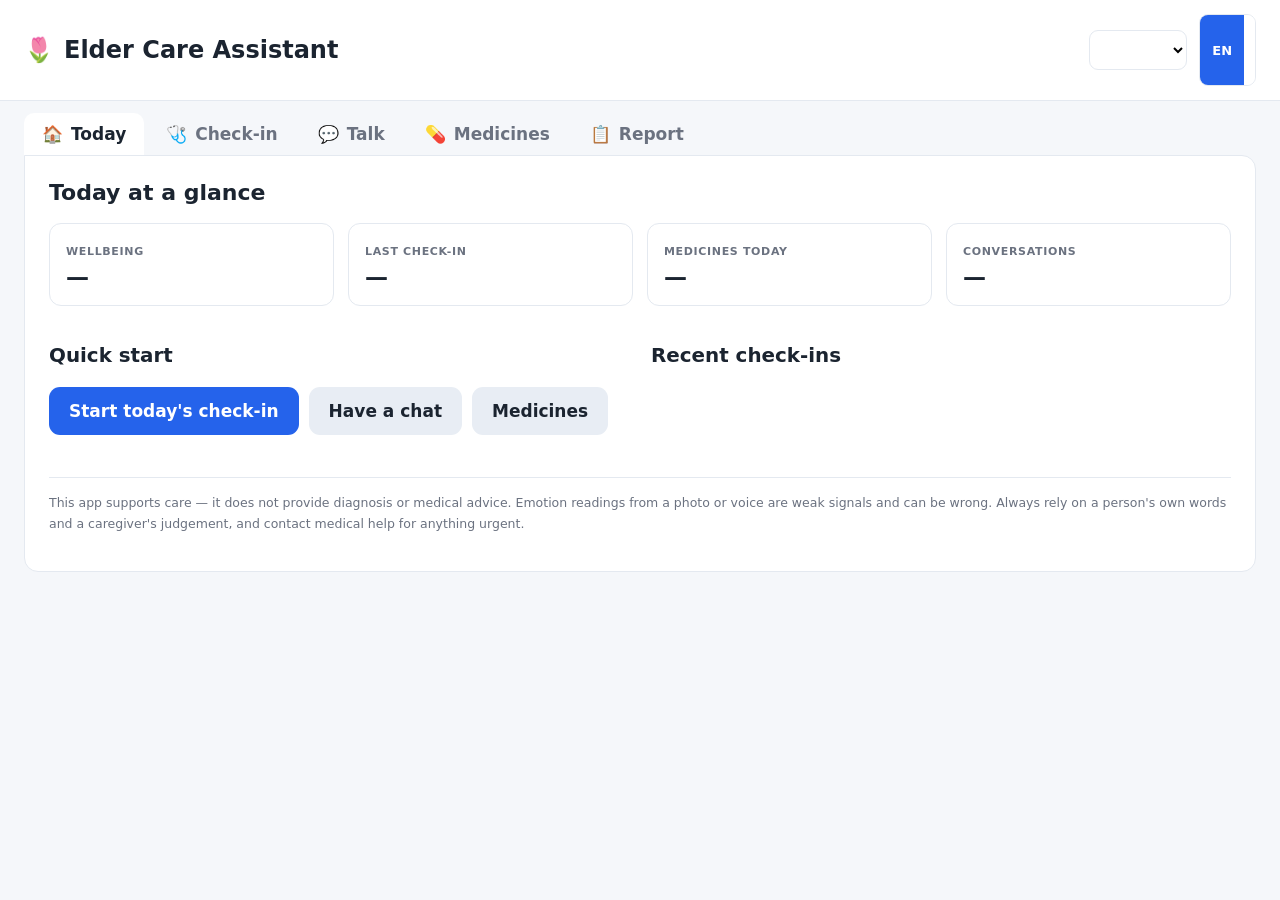
==== eld_care_assist/static/index.html @ 1e275ba2 "Added daily checks, combined everything at a place, natural persona imitated" ====
<!doctype html>
<html lang="en">
<head>
<meta charset="utf-8">
<meta name="viewport" content="width=device-width, initial-scale=1">
<title>Elder Care Assistant</title>
<style>
  :root{--bg:#f5f7fa;--card:#fff;--ink:#1b2430;--muted:#6b7280;--line:#e4e9f0;
        --accent:#2563eb;--accent2:#eff5ff;--good:#16a34a;--warn:#dc2626;--amber:#d97706;}
  *{box-sizing:border-box}
  body{margin:0;background:var(--bg);color:var(--ink);font-size:17px;
       font-family:"Segoe UI","Yu Gothic","Hiragino Kaku Gothic ProN","Meiryo",system-ui,sans-serif}
  header{display:flex;align-items:center;justify-content:space-between;gap:14px;
         padding:14px 24px;background:var(--card);border-bottom:1px solid var(--line);
         position:sticky;top:0;z-index:20;flex-wrap:wrap}
  .brand{display:flex;align-items:center;gap:10px;font-size:20px;font-weight:700}
  .brand span{font-size:24px}
  .hr{display:flex;align-items:center;gap:12px}
  select.person{font:inherit;padding:8px 12px;border:1px solid var(--line);border-radius:9px;background:#fff}
  .langtog{display:flex;border:1px solid var(--line);border-radius:9px;overflow:hidden}
  .langtog button{border:none;background:#fff;font:inherit;font-size:13px;font-weight:700;
                  padding:8px 12px;cursor:pointer;color:var(--muted)}
  .langtog button.on{background:var(--accent);color:#fff}
  nav{display:flex;gap:4px;padding:12px 24px 0;flex-wrap:wrap;background:var(--bg)}
  nav button{border:none;background:transparent;font:inherit;font-weight:700;padding:11px 18px;
             border-radius:10px 10px 0 0;cursor:pointer;color:var(--muted);display:flex;gap:8px;align-items:center}
  nav button.on{background:var(--card);color:var(--ink)}
  main{padding:0 24px 44px}
  .panel{display:none;background:var(--card);border:1px solid var(--line);
         border-radius:0 14px 14px 14px;padding:24px}
  .panel.on{display:block}
  h2{margin:0 0 4px;font-size:22px}
  .sub{color:var(--muted);font-size:14px}
  .row{display:flex;gap:22px;flex-wrap:wrap}
  .col{flex:1;min-width:280px}
  .cards{display:grid;grid-template-columns:repeat(auto-fit,minmax(165px,1fr));gap:14px}
  .c{border:1px solid var(--line);border-radius:12px;padding:15px 16px;background:#fff}
  .c .label{font-size:11px;font-weight:700;color:var(--muted);letter-spacing:.06em}
  .c b{display:block;font-size:23px;margin-top:5px}
  button.btn{font:inherit;font-weight:700;border:none;border-radius:11px;padding:14px 20px;
             cursor:pointer;background:var(--accent);color:#fff}
  button.btn.grey{background:#e8edf4;color:var(--ink)}
  button.btn.green{background:var(--good)}
  button.btn.red{background:var(--warn)}
  button.btn:disabled{background:#ccd4de;cursor:not-allowed}
  button.ghost,a.ghost{font:inherit;padding:10px 15px;border:1px solid var(--line);
        border-radius:10px;background:#fff;color:var(--ink);cursor:pointer;text-decoration:none}
  input[type=text],textarea,select{font:inherit;padding:11px 13px;border:1px solid var(--line);
        border-radius:10px;background:#fff;width:100%}
  textarea{min-height:130px;resize:vertical}
  .banner{border-radius:11px;padding:14px 16px;margin-bottom:16px;font-weight:600}
  .banner.err{background:#fef2f2;color:var(--warn);border:1px solid #fecaca}
  .banner.info{background:var(--accent2);color:#1d4ed8;border:1px solid #bfdbfe}
  .banner.warn{background:#fffbeb;color:#92400e;border:1px solid #fde68a}
  .banner.good{background:#f0fdf4;color:#15803d;border:1px solid #bbf7d0}
  /* check-in */
  .step{border:1px solid var(--line);border-radius:14px;padding:20px;margin-bottom:14px}
  .step h3{margin:0 0 14px;font-size:19px}
  .opts{display:grid;grid-template-columns:repeat(auto-fit,minmax(150px,1fr));gap:10px}
  .opt{border:2px solid var(--line);border-radius:12px;padding:16px 12px;text-align:center;
       cursor:pointer;background:#fff;font:inherit;font-size:16px;transition:.12s}
  .opt:hover{border-color:#c7d6ec}
  .opt.on{border-color:var(--accent);background:var(--accent2);font-weight:700}
  .opt .ic{display:block;font-size:26px;margin-bottom:6px}
  .opt.urgent.on{border-color:var(--warn);background:#fef2f2}
  video,canvas.snap{width:100%;max-width:380px;border-radius:12px;background:#111;display:block}
  .prog{height:9px;background:#e8edf4;border-radius:99px;overflow:hidden;margin:14px 0}
  .prog i{display:block;height:100%;background:var(--accent);width:0;transition:width .25s}
  .score{font-size:52px;font-weight:800;line-height:1}
  /* chat */
  .chat{border:1px solid var(--line);border-radius:12px;padding:16px;height:340px;
        overflow-y:auto;display:flex;flex-direction:column;gap:10px;background:#fcfdff}
  .msg{max-width:78%;padding:11px 14px;border-radius:13px;font-size:16px;line-height:1.5}
  .msg.user{align-self:flex-end;background:var(--accent);color:#fff}
  .msg.bot{align-self:flex-start;background:#eef2f7}
  .msg .tone{display:block;font-size:11px;opacity:.75;margin-top:5px}
  .composer{display:flex;gap:9px;margin-top:12px}
  .dose{display:flex;align-items:center;gap:14px;border:1px solid var(--line);
        border-radius:12px;padding:14px 16px;margin-bottom:10px}
  .dose .time{font-size:22px;font-weight:700;width:82px}
  .dose.taken{background:#f0fdf4;border-color:#bbf7d0}
  .pill{display:inline-block;font-size:11px;font-weight:700;padding:3px 9px;
        border-radius:99px;background:#eef2f6;color:var(--muted);margin-left:7px}
  .pill.taken{background:#dcfce7;color:#15803d}
  pre.report{white-space:pre-wrap;font:inherit;background:#fcfdff;border:1px solid var(--line);
             border-radius:12px;padding:18px;line-height:1.65}
  .disc{font-size:12.5px;color:var(--muted);line-height:1.7;margin-top:20px;
        border-top:1px solid var(--line);padding-top:14px}
  .spinner{display:inline-block;width:15px;height:15px;border:2px solid #c9d6ea;
           border-top-color:var(--accent);border-radius:50%;animation:sp .7s linear infinite;
           vertical-align:-2px;margin-right:7px}
  @keyframes sp{to{transform:rotate(360deg)}}
  .hide{display:none !important}
</style>
</head>
<body>

<header>
  <div class="brand"><span>🌷</span><span id="brandName">Elder Care Assistant</span></div>
  <div class="hr">
    <select class="person" id="who"></select>
    <div class="langtog">
      <button id="langEn" class="on" onclick="setLang('en')">EN</button>
      <button id="langJa" onclick="setLang('ja')">日本語</button>
    </div>
  </div>
</header>

<nav>
  <button class="on" data-tab="home"><span>🏠</span><span data-i="tabHome">Today</span></button>
  <button data-tab="checkin"><span>🩺</span><span data-i="tabCheckin">Check-in</span></button>
  <button data-tab="talk"><span>💬</span><span data-i="tabTalk">Talk</span></button>
  <button data-tab="meds"><span>💊</span><span data-i="tabMeds">Medicines</span></button>
  <button data-tab="report"><span>📋</span><span data-i="tabReport">Report</span></button>
</nav>

<main>
  <!-- ================= TODAY ================= -->
  <section class="panel on" id="home">
    <div id="homeAlerts"></div>
    <h2 data-i="todayTitle">Today at a glance</h2>
    <p class="sub" id="homeGreeting"></p>
    <div class="cards" style="margin:18px 0">
      <div class="c"><span class="label" data-i="cWellbeing">WELLBEING</span><b id="hWell">—</b></div>
      <div class="c"><span class="label" data-i="cLastCheck">LAST CHECK-IN</span><b id="hLast">—</b></div>
      <div class="c"><span class="label" data-i="cMeds">MEDICINES TODAY</span><b id="hMeds">—</b></div>
      <div class="c"><span class="label" data-i="cTalks">CONVERSATIONS</span><b id="hTalks">—</b></div>
    </div>
    <div class="row">
      <div class="col">
        <h3 data-i="quickStart">Quick start</h3>
        <div style="display:flex;gap:10px;flex-wrap:wrap">
          <button class="btn" onclick="go('checkin')" data-i="btnStartCheckin">Start today's check-in</button>
          <button class="btn grey" onclick="go('talk')" data-i="btnTalk">Have a chat</button>
          <button class="btn grey" onclick="go('meds')" data-i="btnMeds">Medicines</button>
        </div>
        <div id="homeTrend" style="margin-top:22px"></div>
      </div>
      <div class="col">
        <h3 data-i="recentTitle">Recent check-ins</h3>
        <div id="homeRecent"></div>
      </div>
    </div>
    <p class="disc" data-i="disclaimer">This app supports care — it does not provide diagnosis or medical advice. Emotion readings from a photo or voice are weak signals and can be wrong. Always rely on a person's own words and a caregiver's judgement, and contact medical help for anything urgent.</p>
  </section>

  <!-- ================= CHECK-IN ================= -->
  <section class="panel" id="checkin">
    <h2 data-i="checkinTitle">Daily condition check-in</h2>
    <p class="sub" data-i="checkinSub">A few simple questions, then an optional photo and voice note.</p>

    <div class="step" id="voiceCheckStep" style="background:#fbfdff">
      <div style="display:flex;gap:14px;align-items:center;flex-wrap:wrap">
        <button class="btn" id="vcBtn" onclick="toggleVoiceCheckin()" style="font-size:18px;padding:16px 22px">
          <span data-i="btnVoiceCheckin">🎙 Answer by talking</span>
        </button>
        <div style="flex:1;min-width:200px">
          <div class="sub" id="vcStatus" data-i="vcIdle">The app will read each question aloud and listen for your answer.</div>
          <div class="prog" style="margin:9px 0 0"><i id="vcLevel" style="background:var(--good)"></i></div>
        </div>
      </div>
      <div id="vcHeard" style="margin-top:12px;max-height:230px;overflow-y:auto;display:flex;flex-direction:column"></div>
    </div>

    <div class="prog"><i id="ciProg"></i></div>
    <div id="ciQuestions"></div>

    <div class="step">
      <h3><span data-i="stepPhoto">Photo (optional)</span></h3>
      <p class="sub" data-i="photoHelp">A quick photo lets the app note the facial expression. The photo is never saved.</p>
      <div class="row" style="margin-top:12px">
        <div class="col">
          <video id="ciVideo" autoplay playsinline muted class="hide"></video>
          <canvas id="ciCanvas" class="snap hide"></canvas>
          <div style="display:flex;gap:9px;margin-top:11px;flex-wrap:wrap">
            <button class="btn grey" id="ciCamBtn" onclick="openCam()" data-i="btnOpenCam">Open camera</button>
            <button class="btn hide" id="ciSnapBtn" onclick="snap()" data-i="btnSnap">Take photo</button>
            <button class="btn grey hide" id="ciRetake" onclick="openCam()" data-i="btnRetake">Retake</button>
          </div>
        </div>
        <div class="col"><div id="ciFaceOut" class="sub"></div></div>
      </div>
    </div>

    <div class="step">
      <h3><span data-i="stepVoice">Voice note (optional)</span></h3>
      <p class="sub" data-i="voiceHelp">Say how you are feeling in your own words.</p>
      <div style="display:flex;gap:9px;margin-top:11px;flex-wrap:wrap">
        <button class="btn grey" id="ciRecBtn" onclick="toggleCiRec()" data-i="btnRecord">● Record</button>
        <span class="sub" id="ciRecStatus"></span>
      </div>
      <div id="ciVoiceOut" class="sub" style="margin-top:11px"></div>
    </div>

    <div id="ciError"></div>
    <button class="btn green" id="ciSubmit" onclick="submitCheckin()" style="width:100%;font-size:19px;padding:18px" data-i="btnFinish">Finish check-in</button>
    <div id="ciResult" style="margin-top:20px"></div>
  </section>

  <!-- ================= TALK ================= -->
  <section class="panel" id="talk">
    <h2 data-i="talkTitle">Conversation</h2>
    <p class="sub" data-i="talkSub">Type or speak. Spoken turns are saved so their tone can be analysed later.</p>
    <div id="talkError"></div>

    <div class="step" style="background:#fbfdff;margin-bottom:14px">
      <div style="display:flex;gap:14px;align-items:center;flex-wrap:wrap">
        <button class="btn" id="hfBtn" onclick="toggleHandsFree()" style="font-size:18px;padding:16px 22px">
          <span data-i="btnHandsFree">🎙 Hands-free conversation</span>
        </button>
        <div style="flex:1;min-width:200px">
          <div class="sub" id="hfStatus" data-i="hfIdle">Talk normally — no buttons. It listens, replies, and listens again.</div>
          <div class="prog" style="margin:9px 0 0"><i id="hfLevel" style="background:var(--good)"></i></div>
        </div>
      </div>
    </div>

    <div class="chat" id="chat"></div>
    <div class="composer">
      <input type="text" id="chatInput" data-ph="chatPlaceholder" placeholder="Say something…"
             onkeydown="if(event.key==='Enter')sendText()">
      <button class="btn" id="sendBtn" onclick="sendText()" data-i="btnSend">Send</button>
      <button class="btn grey" id="micBtn" onclick="toggleChatRec()">🎤</button>
    </div>
    <div style="display:flex;gap:9px;margin-top:14px;flex-wrap:wrap">
      <button class="ghost" onclick="analyzeVoice()" data-i="btnAnalyzeVoice">Analyse voice tone</button>
      <button class="ghost" onclick="saveRecord()" data-i="btnSaveRecord">Save conversation record</button>
    </div>
    <div id="voiceSummary" class="sub" style="margin-top:12px"></div>
    <div id="talkRecord" style="margin-top:14px"></div>
  </section>

  <!-- ================= MEDS ================= -->
  <section class="panel" id="meds">
    <h2 data-i="medsTitle">Medicines</h2>
    <div id="medsAlert"></div>
    <div class="cards" style="margin:16px 0">
      <div class="c"><span class="label" data-i="mScheduled">SCHEDULED</span><b id="mTotal">—</b></div>
      <div class="c"><span class="label" data-i="mTaken">TAKEN</span><b id="mTaken">—</b></div>
      <div class="c"><span class="label" data-i="mMissed">MISSED</span><b id="mMissed">—</b></div>
      <div class="c"><span class="label" data-i="mNext">NEXT</span><b id="mNext">—</b></div>
    </div>
    <div id="medsList"></div>
    <div class="step" style="margin-top:20px">
      <h3 data-i="addRx">Add a prescription</h3>
      <p class="sub" data-i="rxHelp">Upload a photo of the prescription, or paste the text. You check it before anything is saved.</p>
      <div style="display:flex;gap:9px;margin:12px 0;flex-wrap:wrap">
        <input type="file" id="rxFile" accept="image/*" hidden>
        <button class="ghost" onclick="document.getElementById('rxFile').click()" data-i="btnRxPhoto">Choose a photo</button>
      </div>
      <textarea id="rxText" data-ph="rxPlaceholder" placeholder="Amlodipine 5mg — 1 tablet once daily in the morning, 30 days"></textarea>
      <div style="margin-top:11px">
        <button class="btn" id="rxBtn" onclick="readRx()" data-i="btnReadRx">Read with AI</button>
        <span class="sub" id="rxStatus" style="margin-left:10px"></span>
      </div>
      <div id="rxReview" style="margin-top:18px"></div>
    </div>
  </section>

  <!-- ================= REPORT ================= -->
  <section class="panel" id="report">
    <h2 data-i="reportTitle">Handoff report</h2>
    <p class="sub" data-i="reportSub">Everything from today, written up for the next caregiver.</p>
    <div style="display:flex;gap:9px;margin:16px 0;flex-wrap:wrap;align-items:center">
      <button class="btn" id="repBtn" onclick="makeReport()" data-i="btnMakeReport">Generate report</button>
      <a class="ghost" href="/api/export" data-i="btnExport">Export CSV</a>
      <span class="sub" id="repStatus"></span>
    </div>
    <div id="repOut"></div>
  </section>
</main>

<script src="/static/voice.js"></script>
<script src="/static/webrtc.js"></script>
<script src="/static/app.js"></script>
</body>
</html>
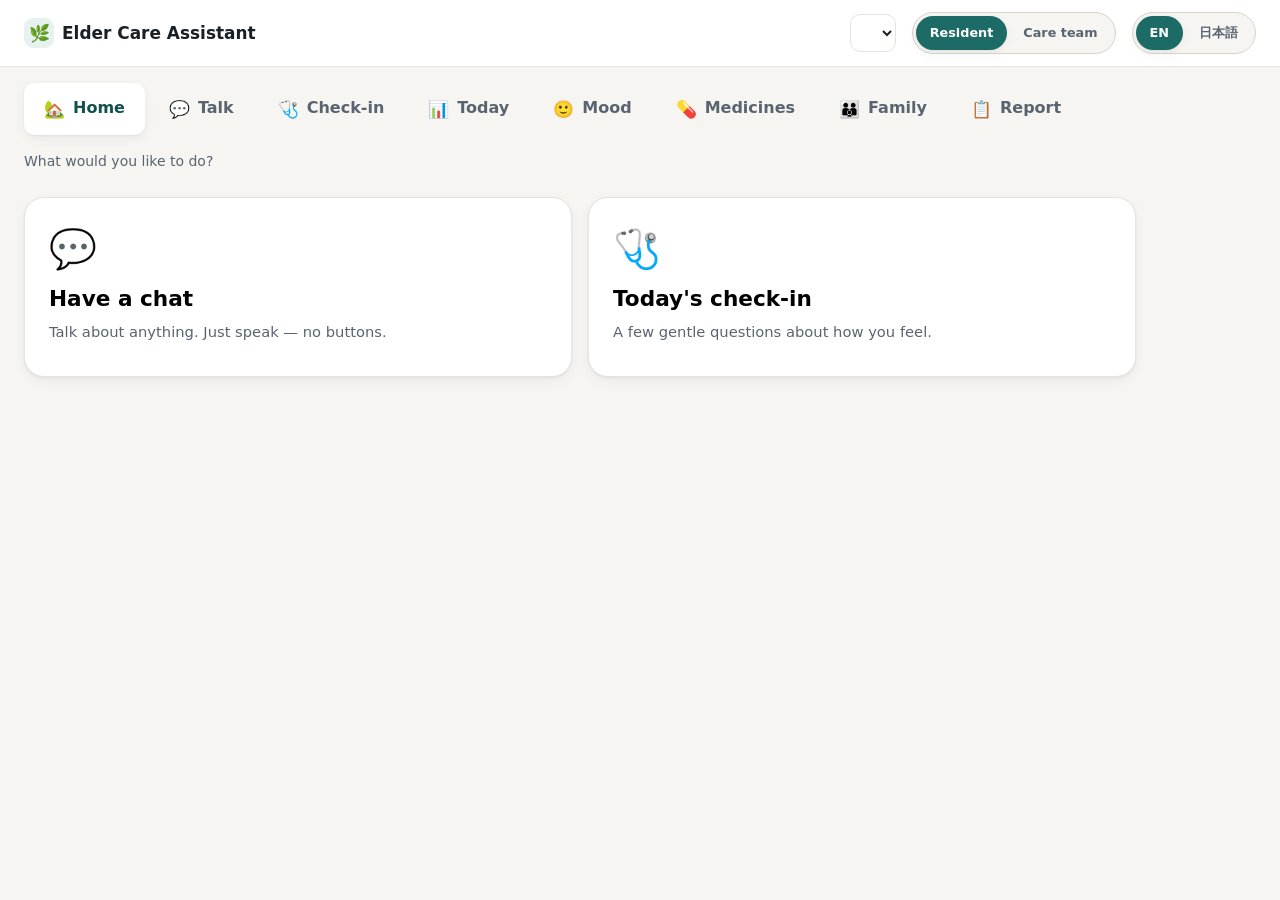
==== commit daf69ec9: "UI pol + bug fixes + conv enh" ====
--- a/eld_care_assist/static/index.html
+++ b/eld_care_assist/static/index.html
@@ -5,269 +5,590 @@
 <meta name="viewport" content="width=device-width, initial-scale=1">
 <title>Elder Care Assistant</title>
 <style>
-  :root{--bg:#f5f7fa;--card:#fff;--ink:#1b2430;--muted:#6b7280;--line:#e4e9f0;
-        --accent:#2563eb;--accent2:#eff5ff;--good:#16a34a;--warn:#dc2626;--amber:#d97706;}
-  *{box-sizing:border-box}
-  body{margin:0;background:var(--bg);color:var(--ink);font-size:17px;
-       font-family:"Segoe UI","Yu Gothic","Hiragino Kaku Gothic ProN","Meiryo",system-ui,sans-serif}
-  header{display:flex;align-items:center;justify-content:space-between;gap:14px;
-         padding:14px 24px;background:var(--card);border-bottom:1px solid var(--line);
-         position:sticky;top:0;z-index:20;flex-wrap:wrap}
-  .brand{display:flex;align-items:center;gap:10px;font-size:20px;font-weight:700}
-  .brand span{font-size:24px}
-  .hr{display:flex;align-items:center;gap:12px}
-  select.person{font:inherit;padding:8px 12px;border:1px solid var(--line);border-radius:9px;background:#fff}
-  .langtog{display:flex;border:1px solid var(--line);border-radius:9px;overflow:hidden}
-  .langtog button{border:none;background:#fff;font:inherit;font-size:13px;font-weight:700;
-                  padding:8px 12px;cursor:pointer;color:var(--muted)}
-  .langtog button.on{background:var(--accent);color:#fff}
-  nav{display:flex;gap:4px;padding:12px 24px 0;flex-wrap:wrap;background:var(--bg)}
-  nav button{border:none;background:transparent;font:inherit;font-weight:700;padding:11px 18px;
-             border-radius:10px 10px 0 0;cursor:pointer;color:var(--muted);display:flex;gap:8px;align-items:center}
-  nav button.on{background:var(--card);color:var(--ink)}
-  main{padding:0 24px 44px}
-  .panel{display:none;background:var(--card);border:1px solid var(--line);
-         border-radius:0 14px 14px 14px;padding:24px}
-  .panel.on{display:block}
-  h2{margin:0 0 4px;font-size:22px}
-  .sub{color:var(--muted);font-size:14px}
-  .row{display:flex;gap:22px;flex-wrap:wrap}
-  .col{flex:1;min-width:280px}
-  .cards{display:grid;grid-template-columns:repeat(auto-fit,minmax(165px,1fr));gap:14px}
-  .c{border:1px solid var(--line);border-radius:12px;padding:15px 16px;background:#fff}
-  .c .label{font-size:11px;font-weight:700;color:var(--muted);letter-spacing:.06em}
-  .c b{display:block;font-size:23px;margin-top:5px}
-  button.btn{font:inherit;font-weight:700;border:none;border-radius:11px;padding:14px 20px;
-             cursor:pointer;background:var(--accent);color:#fff}
-  button.btn.grey{background:#e8edf4;color:var(--ink)}
-  button.btn.green{background:var(--good)}
-  button.btn.red{background:var(--warn)}
-  button.btn:disabled{background:#ccd4de;cursor:not-allowed}
-  button.ghost,a.ghost{font:inherit;padding:10px 15px;border:1px solid var(--line);
-        border-radius:10px;background:#fff;color:var(--ink);cursor:pointer;text-decoration:none}
-  input[type=text],textarea,select{font:inherit;padding:11px 13px;border:1px solid var(--line);
-        border-radius:10px;background:#fff;width:100%}
-  textarea{min-height:130px;resize:vertical}
-  .banner{border-radius:11px;padding:14px 16px;margin-bottom:16px;font-weight:600}
-  .banner.err{background:#fef2f2;color:var(--warn);border:1px solid #fecaca}
-  .banner.info{background:var(--accent2);color:#1d4ed8;border:1px solid #bfdbfe}
-  .banner.warn{background:#fffbeb;color:#92400e;border:1px solid #fde68a}
-  .banner.good{background:#f0fdf4;color:#15803d;border:1px solid #bbf7d0}
-  /* check-in */
-  .step{border:1px solid var(--line);border-radius:14px;padding:20px;margin-bottom:14px}
-  .step h3{margin:0 0 14px;font-size:19px}
-  .opts{display:grid;grid-template-columns:repeat(auto-fit,minmax(150px,1fr));gap:10px}
-  .opt{border:2px solid var(--line);border-radius:12px;padding:16px 12px;text-align:center;
-       cursor:pointer;background:#fff;font:inherit;font-size:16px;transition:.12s}
-  .opt:hover{border-color:#c7d6ec}
-  .opt.on{border-color:var(--accent);background:var(--accent2);font-weight:700}
-  .opt .ic{display:block;font-size:26px;margin-bottom:6px}
-  .opt.urgent.on{border-color:var(--warn);background:#fef2f2}
-  video,canvas.snap{width:100%;max-width:380px;border-radius:12px;background:#111;display:block}
-  .prog{height:9px;background:#e8edf4;border-radius:99px;overflow:hidden;margin:14px 0}
-  .prog i{display:block;height:100%;background:var(--accent);width:0;transition:width .25s}
-  .score{font-size:52px;font-weight:800;line-height:1}
-  /* chat */
-  .chat{border:1px solid var(--line);border-radius:12px;padding:16px;height:340px;
-        overflow-y:auto;display:flex;flex-direction:column;gap:10px;background:#fcfdff}
-  .msg{max-width:78%;padding:11px 14px;border-radius:13px;font-size:16px;line-height:1.5}
-  .msg.user{align-self:flex-end;background:var(--accent);color:#fff}
-  .msg.bot{align-self:flex-start;background:#eef2f7}
-  .msg .tone{display:block;font-size:11px;opacity:.75;margin-top:5px}
-  .composer{display:flex;gap:9px;margin-top:12px}
-  .dose{display:flex;align-items:center;gap:14px;border:1px solid var(--line);
-        border-radius:12px;padding:14px 16px;margin-bottom:10px}
-  .dose .time{font-size:22px;font-weight:700;width:82px}
-  .dose.taken{background:#f0fdf4;border-color:#bbf7d0}
-  .pill{display:inline-block;font-size:11px;font-weight:700;padding:3px 9px;
-        border-radius:99px;background:#eef2f6;color:var(--muted);margin-left:7px}
-  .pill.taken{background:#dcfce7;color:#15803d}
-  pre.report{white-space:pre-wrap;font:inherit;background:#fcfdff;border:1px solid var(--line);
-             border-radius:12px;padding:18px;line-height:1.65}
-  .disc{font-size:12.5px;color:var(--muted);line-height:1.7;margin-top:20px;
-        border-top:1px solid var(--line);padding-top:14px}
-  .spinner{display:inline-block;width:15px;height:15px;border:2px solid #c9d6ea;
-           border-top-color:var(--accent);border-radius:50%;animation:sp .7s linear infinite;
-           vertical-align:-2px;margin-right:7px}
-  @keyframes sp{to{transform:rotate(360deg)}}
-  .hide{display:none !important}
+/* ===================================================================
+   Design tokens. Two audiences share this app: the resident, who needs
+   large calm type and few choices, and the care team, who need density.
+   Everything below is expressed in tokens so the two modes differ by
+   scale, not by a second stylesheet.
+   =================================================================== */
+:root{
+  --bg:#f6f5f2;            /* warm paper, easier on older eyes than blue-grey */
+  --surface:#ffffff;
+  --surface-2:#fbfaf8;
+  --ink:#191f26;
+  --ink-2:#5a6470;
+  --ink-3:#8a939e;
+  --line:#e7e4dd;
+  --line-2:#d8d4cb;
+
+  --brand:#1c6b66;         /* calm teal: medical without feeling clinical */
+  --brand-ink:#12514d;
+  --brand-soft:#e7f1f0;
+
+  --good:#15803d;  --good-soft:#eaf6ee;
+  --warn:#b45309;  --warn-soft:#fdf3e6;
+  --bad:#b42318;   --bad-soft:#fdefee;
+  --info-soft:#eaf1fb; --info:#1d4ed8;
+
+  --s1:4px; --s2:8px; --s3:12px; --s4:16px; --s5:24px; --s6:32px; --s7:44px;
+  --r-sm:10px; --r-md:14px; --r-lg:20px; --r-pill:999px;
+
+  --shadow:0 1px 2px rgba(16,24,40,.05), 0 4px 12px rgba(16,24,40,.05);
+  --shadow-lg:0 2px 6px rgba(16,24,40,.06), 0 14px 32px rgba(16,24,40,.10);
+
+  --font:"Segoe UI","Yu Gothic","Hiragino Kaku Gothic ProN","Meiryo",system-ui,sans-serif;
+}
+
+*{box-sizing:border-box}
+html,body{margin:0;padding:0}
+body{
+  background:var(--bg); color:var(--ink); font-family:var(--font);
+  font-size:16px; line-height:1.55; -webkit-font-smoothing:antialiased;
+}
+/* The resident sees everything a size larger. */
+body[data-mode="resident"]{font-size:19px}
+
+h1,h2,h3{margin:0; line-height:1.25; letter-spacing:-.01em}
+h2{font-size:1.35rem; font-weight:700}
+h3{font-size:1.05rem; font-weight:700}
+p{margin:0}
+.muted{color:var(--ink-2); font-size:.875rem}
+.tiny{color:var(--ink-3); font-size:.78rem}
+.stack{display:flex; flex-direction:column; gap:var(--s4)}
+.hide{display:none !important}
+
+/* ---------------- header ---------------- */
+header{
+  position:sticky; top:0; z-index:30; background:var(--surface);
+  border-bottom:1px solid var(--line);
+  display:flex; align-items:center; gap:var(--s4);
+  padding:var(--s3) var(--s5); flex-wrap:wrap;
+}
+.brand{display:flex; align-items:center; gap:var(--s2); font-weight:700; font-size:1.06rem}
+.brand .dot{width:30px;height:30px;border-radius:9px;background:var(--brand-soft);
+            display:grid;place-items:center;font-size:17px}
+.spacer{flex:1}
+.seg{display:inline-flex; background:var(--bg); border:1px solid var(--line-2);
+     border-radius:var(--r-pill); padding:3px; gap:2px}
+.seg button{
+  border:none; background:transparent; font:inherit; font-size:.8rem; font-weight:650;
+  color:var(--ink-2); padding:7px 14px; border-radius:var(--r-pill); cursor:pointer;
+  transition:.15s;
+}
+.seg button:hover{color:var(--ink); background:rgba(0,0,0,.04)}
+/* Filled, not just tinted: white-on-white made the control look dead. */
+.seg button.on{background:var(--brand); color:#fff; box-shadow:var(--shadow)}
+.seg button.on:hover{background:var(--brand); filter:brightness(1.05)}
+select.person{
+  font:inherit; font-size:.9rem; padding:9px 12px; border:1px solid var(--line);
+  border-radius:var(--r-sm); background:var(--surface); color:var(--ink); max-width:190px;
+}
+
+/* ---------------- nav ---------------- */
+nav{display:flex; gap:var(--s1); padding:var(--s4) var(--s5) 0; flex-wrap:wrap}
+nav button{
+  border:none; background:transparent; font:inherit; font-weight:650; font-size:.94rem;
+  color:var(--ink-2); padding:10px 16px; border-radius:var(--r-sm);
+  cursor:pointer; display:flex; align-items:center; gap:8px; transition:.15s;
+}
+nav button:hover{background:var(--surface-2); color:var(--ink)}
+nav button.on{background:var(--surface); color:var(--brand-ink); box-shadow:var(--shadow)}
+nav button .ic{font-size:1.05em}
+body[data-mode="resident"] nav button{font-size:1rem; padding:13px 20px}
+/* The shared tabs sit first for the resident (they are the whole point) and
+   last for the care team, who lead with the dashboard. */
+body[data-mode="care"] nav button[data-for="care"]{order:1}
+body[data-mode="care"] nav button[data-for="both"]{order:2}
+
+main{padding:var(--s4) var(--s5) var(--s7); max-width:1160px}
+.panel{display:none; animation:fade .18s ease-out}
+.panel.on{display:block}
+@keyframes fade{from{opacity:0; transform:translateY(3px)} to{opacity:1; transform:none}}
+
+/* ---------------- surfaces ---------------- */
+.card{background:var(--surface); border:1px solid var(--line);
+      border-radius:var(--r-md); padding:var(--s5); box-shadow:var(--shadow)}
+.card + .card{margin-top:var(--s4)}
+.card-head{display:flex; align-items:baseline; gap:var(--s3);
+           margin-bottom:var(--s4); flex-wrap:wrap}
+.card-head h2,.card-head h3{margin:0}
+.card-head .muted{margin-left:auto}
+
+.grid{display:grid; gap:var(--s4)}
+.grid.two{grid-template-columns:repeat(auto-fit,minmax(300px,1fr))}
+.stats{display:grid; gap:var(--s3);
+       grid-template-columns:repeat(auto-fit,minmax(140px,1fr))}
+.stat{background:var(--surface); border:1px solid var(--line);
+      border-radius:var(--r-md); padding:var(--s4)}
+.stat .k{font-size:.68rem; font-weight:700; color:var(--ink-3);
+         letter-spacing:.07em; text-transform:uppercase}
+.stat .v{font-size:1.6rem; font-weight:750; margin-top:6px; line-height:1.1}
+.stat .s{font-size:.78rem; color:var(--ink-3)}
+
+/* ---------------- buttons ---------------- */
+.btn{
+  font:inherit; font-weight:650; border:1px solid transparent; border-radius:var(--r-sm);
+  padding:12px 18px; cursor:pointer; background:var(--brand); color:#fff;
+  display:inline-flex; align-items:center; justify-content:center; gap:9px;
+  transition:.15s; text-decoration:none; line-height:1.2;
+}
+.btn:hover{filter:brightness(1.06)}
+.btn:active{transform:translateY(1px)}
+.btn:disabled{background:var(--line-2); color:#fff; cursor:not-allowed; filter:none}
+.btn.ghost{background:var(--surface); color:var(--ink); border-color:var(--line-2)}
+.btn.ghost:hover{background:var(--surface-2)}
+.btn.good{background:var(--good)} .btn.bad{background:var(--bad)}
+.btn.lg{padding:16px 24px; font-size:1.05rem; border-radius:var(--r-md)}
+.btn.block{width:100%}
+body[data-mode="resident"] .btn{padding:15px 22px}
+
+/* ---------------- messages ---------------- */
+.note{border-radius:var(--r-md); padding:var(--s4); font-weight:600;
+      display:flex; gap:var(--s3); align-items:flex-start; line-height:1.5}
+.note .ic{font-size:1.1em; line-height:1.3}
+.note.info{background:var(--info-soft); color:var(--info); border:1px solid #cddffa}
+.note.good{background:var(--good-soft); color:var(--good); border:1px solid #c7e8d4}
+.note.warn{background:var(--warn-soft); color:var(--warn); border:1px solid #f6dfba}
+.note.bad{background:var(--bad-soft);  color:var(--bad);  border:1px solid #f6cfcb}
+.note small{display:block; font-weight:400; opacity:.85; margin-top:3px}
+.note + .note{margin-top:var(--s2)}
+
+.pill{display:inline-block; font-size:.7rem; font-weight:700; padding:3px 9px;
+      border-radius:var(--r-pill); background:var(--bg); color:var(--ink-2)}
+.pill.good{background:var(--good-soft); color:var(--good)}
+.pill.warn{background:var(--warn-soft); color:var(--warn)}
+.pill.bad{background:var(--bad-soft); color:var(--bad)}
+
+.empty{text-align:center; padding:var(--s6) var(--s4); color:var(--ink-3)}
+.empty .big{font-size:2rem; display:block; margin-bottom:var(--s2); opacity:.55}
+
+/* ---------------- forms ---------------- */
+input[type=text],textarea,select.f{
+  font:inherit; width:100%; padding:11px 13px; border:1px solid var(--line-2);
+  border-radius:var(--r-sm); background:var(--surface); color:var(--ink);
+}
+input[type=text]:focus,textarea:focus{outline:2px solid var(--brand-soft);
+  border-color:var(--brand); outline-offset:0}
+textarea{min-height:120px; resize:vertical}
+.field{display:flex; flex-direction:column; gap:5px}
+.field .lbl{font-size:.76rem; font-weight:700; color:var(--ink-3);
+            letter-spacing:.05em; text-transform:uppercase}
+.form-grid{display:grid; gap:var(--s3);
+           grid-template-columns:repeat(auto-fit,minmax(190px,1fr))}
+
+/* ---------------- resident home ---------------- */
+.hero-greet{font-size:1.9rem; font-weight:700; letter-spacing:-.02em}
+.big-actions{display:grid; gap:var(--s4); margin-top:var(--s5);
+             grid-template-columns:repeat(auto-fit,minmax(280px,1fr))}
+.big-action{
+  background:var(--surface); border:1px solid var(--line); border-radius:var(--r-lg);
+  padding:var(--s6) var(--s5); text-align:left; cursor:pointer; font:inherit;
+  box-shadow:var(--shadow); transition:.18s; display:flex; flex-direction:column; gap:6px;
+}
+.big-action:hover{box-shadow:var(--shadow-lg); transform:translateY(-2px);
+                  border-color:var(--brand)}
+.big-action .ic{font-size:2.4rem; line-height:1}
+.big-action .t{font-size:1.35rem; font-weight:700; margin-top:var(--s2)}
+.big-action .d{color:var(--ink-2); font-size:.92rem}
+
+/* ---------------- check-in ---------------- */
+.q{border:1px solid var(--line); border-radius:var(--r-md); padding:var(--s5);
+   background:var(--surface); box-shadow:var(--shadow)}
+.q + .q{margin-top:var(--s3)}
+.q h3{margin-bottom:var(--s4); font-size:1.1rem}
+.opts{display:grid; gap:var(--s3);
+      grid-template-columns:repeat(auto-fit,minmax(140px,1fr))}
+.opt{
+  border:2px solid var(--line); border-radius:var(--r-md); padding:var(--s4) var(--s3);
+  text-align:center; cursor:pointer; background:var(--surface); font:inherit;
+  font-size:.95rem; transition:.15s; color:var(--ink);
+}
+.opt:hover{border-color:var(--line-2); background:var(--surface-2)}
+.opt.on{border-color:var(--brand); background:var(--brand-soft); font-weight:700}
+.opt .ic{display:block; font-size:1.7rem; margin-bottom:6px}
+.opt.urgent.on{border-color:var(--bad); background:var(--bad-soft)}
+
+.progress{height:7px; background:var(--line); border-radius:var(--r-pill);
+          overflow:hidden; margin:var(--s4) 0}
+.progress i{display:block; height:100%; width:0; background:var(--brand);
+            border-radius:var(--r-pill); transition:width .3s ease}
+
+.media{width:100%; max-width:340px; border-radius:var(--r-md);
+       background:#12161b; display:block; aspect-ratio:4/3; object-fit:cover}
+
+.score{font-size:3.2rem; font-weight:800; line-height:1; letter-spacing:-.03em}
+
+/* ---------------- chat ---------------- */
+.chat{
+  border:1px solid var(--line); border-radius:var(--r-md); padding:var(--s4);
+  height:330px; overflow-y:auto; display:flex; flex-direction:column;
+  gap:var(--s3); background:var(--surface-2);
+}
+body[data-mode="resident"] .chat{height:400px}
+.msg{max-width:76%; padding:11px 15px; border-radius:var(--r-md); line-height:1.5;
+     box-shadow:var(--shadow); font-size:.98rem}
+.msg.user{align-self:flex-end; background:var(--brand); color:#fff;
+          border-bottom-right-radius:5px}
+.msg.bot{align-self:flex-start; background:var(--surface); border:1px solid var(--line);
+         border-bottom-left-radius:5px}
+.msg .tone{display:block; font-size:.7rem; opacity:.75; margin-top:5px}
+.composer{display:flex; gap:var(--s2); margin-top:var(--s3)}
+.composer input{flex:1}
+.mic{width:52px; flex-shrink:0; padding:0; font-size:1.15rem}
+
+/* live voice strip */
+.live{
+  display:flex; gap:var(--s4); align-items:center; flex-wrap:wrap;
+  background:var(--brand-soft); border:1px solid #cfe3e1;
+  border-radius:var(--r-md); padding:var(--s4);
+}
+.live .txt{flex:1; min-width:190px}
+.meter{height:8px; background:rgba(0,0,0,.08); border-radius:var(--r-pill);
+       overflow:hidden; margin-top:8px}
+.meter i{display:block; height:100%; width:0; background:var(--brand);
+         border-radius:var(--r-pill); transition:width .1s linear}
+
+/* ---------------- lists / tables ---------------- */
+.row-item{display:flex; gap:var(--s4); align-items:center; padding:var(--s4);
+          border:1px solid var(--line); border-radius:var(--r-md);
+          background:var(--surface); flex-wrap:wrap}
+.row-item + .row-item{margin-top:var(--s2)}
+.row-item .grow{flex:1; min-width:170px}
+.row-item.done{background:var(--good-soft); border-color:#c7e8d4}
+.time-badge{font-size:1.15rem; font-weight:750; width:66px; flex-shrink:0;
+            font-variant-numeric:tabular-nums}
+table{width:100%; border-collapse:collapse; font-size:.9rem}
+th{text-align:left; font-size:.68rem; text-transform:uppercase; letter-spacing:.06em;
+   color:var(--ink-3); padding:9px 8px; border-bottom:1px solid var(--line)}
+td{padding:11px 8px; border-bottom:1px solid var(--line); vertical-align:top}
+tr:last-child td{border-bottom:none}
+
+.spark{display:flex; align-items:flex-end; gap:3px; height:60px}
+.spark div{flex:1; border-radius:3px 3px 0 0; min-height:3px; opacity:.9}
+
+pre.report{white-space:pre-wrap; font:inherit; background:var(--surface-2);
+           border:1px solid var(--line); border-radius:var(--r-md);
+           padding:var(--s5); line-height:1.7; margin:0}
+
+.spinner{display:inline-block; width:14px; height:14px; border:2px solid var(--line-2);
+         border-top-color:var(--brand); border-radius:50%;
+         animation:sp .7s linear infinite; vertical-align:-2px; margin-right:7px}
+@keyframes sp{to{transform:rotate(360deg)}}
+
+.disc{font-size:.78rem; color:var(--ink-3); line-height:1.65; margin-top:var(--s5);
+      border-top:1px solid var(--line); padding-top:var(--s4)}
+
+@media (max-width:640px){
+  header,nav,main{padding-left:var(--s4); padding-right:var(--s4)}
+  .card{padding:var(--s4)}
+  .msg{max-width:88%}
+}
 </style>
 </head>
-<body>
+<body data-mode="resident">
 
 <header>
-  <div class="brand"><span>🌷</span><span id="brandName">Elder Care Assistant</span></div>
-  <div class="hr">
-    <select class="person" id="who"></select>
-    <div class="langtog">
-      <button id="langEn" class="on" onclick="setLang('en')">EN</button>
-      <button id="langJa" onclick="setLang('ja')">日本語</button>
-    </div>
+  <div class="brand"><span class="dot">🌿</span><span id="brandName">Elder Care Assistant</span></div>
+  <div class="spacer"></div>
+  <select class="person" id="who"></select>
+  <div class="seg" id="modeSeg">
+    <button id="modeResident" class="on" onclick="setMode('resident')" data-i="modeResident">Resident</button>
+    <button id="modeCare" onclick="setMode('care')" data-i="modeCare">Care team</button>
+  </div>
+  <div class="seg">
+    <button id="langEn" class="on" onclick="setLang('en')">EN</button>
+    <button id="langJa" onclick="setLang('ja')">日本語</button>
   </div>
 </header>
 
-<nav>
-  <button class="on" data-tab="home"><span>🏠</span><span data-i="tabHome">Today</span></button>
-  <button data-tab="checkin"><span>🩺</span><span data-i="tabCheckin">Check-in</span></button>
-  <button data-tab="talk"><span>💬</span><span data-i="tabTalk">Talk</span></button>
-  <button data-tab="meds"><span>💊</span><span data-i="tabMeds">Medicines</span></button>
-  <button data-tab="report"><span>📋</span><span data-i="tabReport">Report</span></button>
+<nav id="nav">
+  <!-- resident -->
+  <button class="on" data-tab="residentHome" data-for="resident"><span class="ic">🏡</span><span data-i="tabHomeR">Home</span></button>
+  <button data-tab="talk" data-for="both"><span class="ic">💬</span><span data-i="tabTalk">Talk</span></button>
+  <button data-tab="checkin" data-for="both"><span class="ic">🩺</span><span data-i="tabCheckin">Check-in</span></button>
+  <!-- care team -->
+  <button data-tab="home" data-for="care"><span class="ic">📊</span><span data-i="tabHome">Today</span></button>
+  <button data-tab="mood" data-for="care"><span class="ic">🙂</span><span data-i="tabMood">Mood</span></button>
+  <button data-tab="meds" data-for="care"><span class="ic">💊</span><span data-i="tabMeds">Medicines</span></button>
+  <button data-tab="family" data-for="care"><span class="ic">👪</span><span data-i="tabFamily">Family</span></button>
+  <button data-tab="report" data-for="care"><span class="ic">📋</span><span data-i="tabReport">Report</span></button>
 </nav>
 
 <main>
-  <!-- ================= TODAY ================= -->
-  <section class="panel on" id="home">
+
+  <!-- ============ RESIDENT HOME ============ -->
+  <section class="panel on" id="residentHome">
+    <div class="hero-greet" id="residentGreet"></div>
+    <p class="muted" id="residentSub" data-i="residentSub">What would you like to do?</p>
+
+    <div class="big-actions">
+      <button class="big-action" onclick="go('talk')">
+        <span class="ic">💬</span>
+        <span class="t" data-i="raTalk">Have a chat</span>
+        <span class="d" data-i="raTalkD">Talk about anything. Just speak — no buttons.</span>
+      </button>
+      <button class="big-action" onclick="go('checkin')">
+        <span class="ic">🩺</span>
+        <span class="t" data-i="raCheck">Today's check-in</span>
+        <span class="d" data-i="raCheckD">A few gentle questions about how you feel.</span>
+      </button>
+    </div>
+
+    <div id="residentNext" style="margin-top:var(--s5)"></div>
+  </section>
+
+  <!-- ============ CARE: TODAY ============ -->
+  <section class="panel" id="home">
     <div id="homeAlerts"></div>
-    <h2 data-i="todayTitle">Today at a glance</h2>
-    <p class="sub" id="homeGreeting"></p>
-    <div class="cards" style="margin:18px 0">
-      <div class="c"><span class="label" data-i="cWellbeing">WELLBEING</span><b id="hWell">—</b></div>
-      <div class="c"><span class="label" data-i="cLastCheck">LAST CHECK-IN</span><b id="hLast">—</b></div>
-      <div class="c"><span class="label" data-i="cMeds">MEDICINES TODAY</span><b id="hMeds">—</b></div>
-      <div class="c"><span class="label" data-i="cTalks">CONVERSATIONS</span><b id="hTalks">—</b></div>
-    </div>
-    <div class="row">
-      <div class="col">
-        <h3 data-i="quickStart">Quick start</h3>
-        <div style="display:flex;gap:10px;flex-wrap:wrap">
-          <button class="btn" onclick="go('checkin')" data-i="btnStartCheckin">Start today's check-in</button>
-          <button class="btn grey" onclick="go('talk')" data-i="btnTalk">Have a chat</button>
-          <button class="btn grey" onclick="go('meds')" data-i="btnMeds">Medicines</button>
+    <div class="card-head">
+      <h2 data-i="todayTitle">Today at a glance</h2>
+      <span class="muted" id="homeGreeting"></span>
+    </div>
+    <div class="stats" style="margin-bottom:var(--s5)">
+      <div class="stat"><div class="k" data-i="cWellbeing">Wellbeing</div><div class="v" id="hWell">—</div></div>
+      <div class="stat"><div class="k" data-i="cLastCheck">Last check-in</div><div class="v" id="hLast" style="font-size:1.05rem">—</div></div>
+      <div class="stat"><div class="k" data-i="cMeds">Medicines today</div><div class="v" id="hMeds">—</div></div>
+      <div class="stat"><div class="k" data-i="cTalks">Check-ins</div><div class="v" id="hTalks">—</div></div>
+    </div>
+    <div class="grid two">
+      <div class="card">
+        <div class="card-head"><h3 data-i="recentTitle">Recent check-ins</h3></div>
+        <div id="homeRecent"></div>
+      </div>
+      <div class="card">
+        <div class="card-head"><h3 data-i="trendTitle">Wellbeing trend</h3></div>
+        <div id="homeTrend"></div>
+        <div style="display:flex; gap:var(--s2); flex-wrap:wrap; margin-top:var(--s5)">
+          <button class="btn" onclick="go('checkin')" data-i="btnStartCheckin">Start check-in</button>
+          <button class="btn ghost" onclick="go('report')" data-i="btnMakeReport">Generate report</button>
         </div>
-        <div id="homeTrend" style="margin-top:22px"></div>
-      </div>
-      <div class="col">
-        <h3 data-i="recentTitle">Recent check-ins</h3>
-        <div id="homeRecent"></div>
       </div>
     </div>
     <p class="disc" data-i="disclaimer">This app supports care — it does not provide diagnosis or medical advice. Emotion readings from a photo or voice are weak signals and can be wrong. Always rely on a person's own words and a caregiver's judgement, and contact medical help for anything urgent.</p>
   </section>
 
-  <!-- ================= CHECK-IN ================= -->
+  <!-- ============ CHECK-IN ============ -->
   <section class="panel" id="checkin">
-    <h2 data-i="checkinTitle">Daily condition check-in</h2>
-    <p class="sub" data-i="checkinSub">A few simple questions, then an optional photo and voice note.</p>
-
-    <div class="step" id="voiceCheckStep" style="background:#fbfdff">
-      <div style="display:flex;gap:14px;align-items:center;flex-wrap:wrap">
-        <button class="btn" id="vcBtn" onclick="toggleVoiceCheckin()" style="font-size:18px;padding:16px 22px">
+    <div class="card-head">
+      <h2 data-i="checkinTitle">Daily check-in</h2>
+      <span class="muted" data-i="checkinSub">Answer by talking, or tap the answers.</span>
+    </div>
+
+    <div class="card" style="background:var(--surface)">
+      <div class="live">
+        <button class="btn lg" id="vcBtn" onclick="toggleVoiceCheckin()">
           <span data-i="btnVoiceCheckin">🎙 Answer by talking</span>
         </button>
-        <div style="flex:1;min-width:200px">
-          <div class="sub" id="vcStatus" data-i="vcIdle">The app will read each question aloud and listen for your answer.</div>
-          <div class="prog" style="margin:9px 0 0"><i id="vcLevel" style="background:var(--good)"></i></div>
+        <div class="txt">
+          <div id="vcStatus" data-i="vcIdle">It will ask each question and listen for your answer.</div>
+          <div class="meter"><i id="vcLevel"></i></div>
         </div>
       </div>
-      <div id="vcHeard" style="margin-top:12px;max-height:230px;overflow-y:auto;display:flex;flex-direction:column"></div>
-    </div>
-
-    <div class="prog"><i id="ciProg"></i></div>
+      <div id="vcHeard" style="margin-top:var(--s4); max-height:230px; overflow-y:auto;
+           display:flex; flex-direction:column; gap:var(--s2)"></div>
+    </div>
+
+    <div class="progress"><i id="ciProg"></i></div>
     <div id="ciQuestions"></div>
 
-    <div class="step">
-      <h3><span data-i="stepPhoto">Photo (optional)</span></h3>
-      <p class="sub" data-i="photoHelp">A quick photo lets the app note the facial expression. The photo is never saved.</p>
-      <div class="row" style="margin-top:12px">
-        <div class="col">
-          <video id="ciVideo" autoplay playsinline muted class="hide"></video>
-          <canvas id="ciCanvas" class="snap hide"></canvas>
-          <div style="display:flex;gap:9px;margin-top:11px;flex-wrap:wrap">
-            <button class="btn grey" id="ciCamBtn" onclick="openCam()" data-i="btnOpenCam">Open camera</button>
+    <div class="grid two" style="margin-top:var(--s4)">
+      <div class="q">
+        <h3 data-i="stepPhoto">Photo (optional)</h3>
+        <p class="muted" data-i="photoHelp">A quick photo lets the app note the facial expression. The photo is never saved.</p>
+        <div style="margin-top:var(--s4)">
+          <video id="ciVideo" class="media hide" autoplay playsinline muted></video>
+          <canvas id="ciCanvas" class="media hide"></canvas>
+          <div style="display:flex; gap:var(--s2); margin-top:var(--s3); flex-wrap:wrap">
+            <button class="btn ghost" id="ciCamBtn" onclick="openCam()" data-i="btnOpenCam">Open camera</button>
             <button class="btn hide" id="ciSnapBtn" onclick="snap()" data-i="btnSnap">Take photo</button>
-            <button class="btn grey hide" id="ciRetake" onclick="openCam()" data-i="btnRetake">Retake</button>
+            <button class="btn ghost hide" id="ciRetake" onclick="openCam()" data-i="btnRetake">Retake</button>
           </div>
+          <div id="ciFaceOut" style="margin-top:var(--s3)"></div>
         </div>
-        <div class="col"><div id="ciFaceOut" class="sub"></div></div>
-      </div>
-    </div>
-
-    <div class="step">
-      <h3><span data-i="stepVoice">Voice note (optional)</span></h3>
-      <p class="sub" data-i="voiceHelp">Say how you are feeling in your own words.</p>
-      <div style="display:flex;gap:9px;margin-top:11px;flex-wrap:wrap">
-        <button class="btn grey" id="ciRecBtn" onclick="toggleCiRec()" data-i="btnRecord">● Record</button>
-        <span class="sub" id="ciRecStatus"></span>
-      </div>
-      <div id="ciVoiceOut" class="sub" style="margin-top:11px"></div>
-    </div>
-
-    <div id="ciError"></div>
-    <button class="btn green" id="ciSubmit" onclick="submitCheckin()" style="width:100%;font-size:19px;padding:18px" data-i="btnFinish">Finish check-in</button>
-    <div id="ciResult" style="margin-top:20px"></div>
-  </section>
-
-  <!-- ================= TALK ================= -->
+      </div>
+
+      <div class="q">
+        <h3 data-i="stepVoice">In your own words (optional)</h3>
+        <p class="muted" data-i="voiceHelp">Say how you are feeling today.</p>
+        <div style="display:flex; gap:var(--s2); align-items:center; margin-top:var(--s4); flex-wrap:wrap">
+          <button class="btn ghost" id="ciRecBtn" onclick="toggleCiRec()" data-i="btnRecord">● Record</button>
+          <span class="muted" id="ciRecStatus"></span>
+        </div>
+        <div id="ciVoiceOut" style="margin-top:var(--s3)"></div>
+      </div>
+    </div>
+
+    <div id="ciError" style="margin-top:var(--s4)"></div>
+    <button class="btn good lg block" id="ciSubmit" onclick="submitCheckin()"
+            style="margin-top:var(--s4)" data-i="btnFinish">Finish check-in</button>
+    <div id="ciResult" style="margin-top:var(--s5)"></div>
+  </section>
+
+  <!-- ============ TALK ============ -->
   <section class="panel" id="talk">
-    <h2 data-i="talkTitle">Conversation</h2>
-    <p class="sub" data-i="talkSub">Type or speak. Spoken turns are saved so their tone can be analysed later.</p>
+    <div class="card-head">
+      <h2 data-i="talkTitle">Conversation</h2>
+      <span class="muted" data-i="talkSub">Speak or type. Spoken turns are saved so their tone can be reviewed.</span>
+    </div>
+
     <div id="talkError"></div>
 
-    <div class="step" style="background:#fbfdff;margin-bottom:14px">
-      <div style="display:flex;gap:14px;align-items:center;flex-wrap:wrap">
-        <button class="btn" id="hfBtn" onclick="toggleHandsFree()" style="font-size:18px;padding:16px 22px">
-          <span data-i="btnHandsFree">🎙 Hands-free conversation</span>
-        </button>
-        <div style="flex:1;min-width:200px">
-          <div class="sub" id="hfStatus" data-i="hfIdle">Talk normally — no buttons. It listens, replies, and listens again.</div>
-          <div class="prog" style="margin:9px 0 0"><i id="hfLevel" style="background:var(--good)"></i></div>
-        </div>
-      </div>
-    </div>
-
+    <div class="live" style="margin-bottom:var(--s4)">
+      <button class="btn lg" id="hfBtn" onclick="toggleHandsFree()">
+        <span data-i="btnHandsFree">🎙 Hands-free conversation</span>
+      </button>
+      <div class="txt">
+        <div id="hfStatus" data-i="hfIdle">Talk normally — no buttons. It listens, replies, and listens again.</div>
+        <div class="meter"><i id="hfLevel"></i></div>
+      </div>
+    </div>
+
+    <div id="callOffer"></div>
     <div class="chat" id="chat"></div>
     <div class="composer">
       <input type="text" id="chatInput" data-ph="chatPlaceholder" placeholder="Say something…"
              onkeydown="if(event.key==='Enter')sendText()">
       <button class="btn" id="sendBtn" onclick="sendText()" data-i="btnSend">Send</button>
-      <button class="btn grey" id="micBtn" onclick="toggleChatRec()">🎤</button>
-    </div>
-    <div style="display:flex;gap:9px;margin-top:14px;flex-wrap:wrap">
-      <button class="ghost" onclick="analyzeVoice()" data-i="btnAnalyzeVoice">Analyse voice tone</button>
-      <button class="ghost" onclick="saveRecord()" data-i="btnSaveRecord">Save conversation record</button>
-    </div>
-    <div id="voiceSummary" class="sub" style="margin-top:12px"></div>
-    <div id="talkRecord" style="margin-top:14px"></div>
-  </section>
-
-  <!-- ================= MEDS ================= -->
+      <button class="btn ghost mic" id="micBtn" onclick="toggleChatRec()">🎤</button>
+    </div>
+
+    <div style="display:flex; gap:var(--s2); margin-top:var(--s4); flex-wrap:wrap">
+      <button class="btn ghost" onclick="analyzeVoice()" data-i="btnAnalyzeVoice">Analyse voice tone</button>
+      <button class="btn ghost" onclick="saveRecord()" data-i="btnSaveRecord">Save conversation record</button>
+    </div>
+    <div id="voiceSummary" style="margin-top:var(--s3)"></div>
+    <div id="talkRecord" style="margin-top:var(--s3)"></div>
+  </section>
+
+  <!-- ============ MOOD ============ -->
+  <section class="panel" id="mood">
+    <div class="card-head">
+      <h2 data-i="moodTitle">Mood check</h2>
+      <span class="muted" data-i="moodSub">Read mood from a photo, the voice, or both. Nothing is saved until you press Save.</span>
+    </div>
+
+    <div class="grid two">
+      <div class="card">
+        <div class="card-head"><h3 data-i="moodFace">From a photo</h3></div>
+        <video id="mVideo" class="media hide" autoplay playsinline muted></video>
+        <canvas id="mCanvas" class="media hide"></canvas>
+        <div style="display:flex; gap:var(--s2); margin-top:var(--s3); flex-wrap:wrap">
+          <button class="btn ghost" id="mCamBtn" onclick="moodOpenCam()" data-i="btnOpenCam">Open camera</button>
+          <button class="btn hide" id="mSnapBtn" onclick="moodSnap()" data-i="btnSnap">Take photo</button>
+          <button class="btn ghost hide" id="mRetake" onclick="moodOpenCam()" data-i="btnRetake">Retake</button>
+          <input type="file" id="mFile" accept="image/*" hidden>
+          <button class="btn ghost" onclick="document.getElementById('mFile').click()" data-i="btnUploadPhoto">Upload</button>
+        </div>
+        <div id="mFaceOut" style="margin-top:var(--s3)"></div>
+      </div>
+
+      <div class="card">
+        <div class="card-head"><h3 data-i="moodVoice">From the voice</h3></div>
+        <p class="muted" data-i="moodVoiceHelp">Speak for a few seconds — anything at all.</p>
+        <div style="display:flex; gap:var(--s3); align-items:center; margin-top:var(--s4); flex-wrap:wrap">
+          <button class="btn ghost" id="mRecBtn" onclick="toggleMoodRec()" data-i="btnRecord">● Record</button>
+          <div style="flex:1; min-width:120px"><div class="meter" style="margin:0"><i id="mLevel"></i></div></div>
+        </div>
+        <div id="mVoiceOut" style="margin-top:var(--s3)"></div>
+      </div>
+    </div>
+
+    <div id="mCombined" style="margin-top:var(--s4)"></div>
+    <div style="display:flex; gap:var(--s2); flex-wrap:wrap; margin-top:var(--s4)">
+      <button class="btn good" id="mSaveBtn" onclick="saveMood()" data-i="btnSaveMood">Save this reading</button>
+      <button class="btn ghost" onclick="clearMood()" data-i="btnClear">Clear</button>
+    </div>
+    <div id="mSaved" style="margin-top:var(--s3)"></div>
+
+    <div class="card" style="margin-top:var(--s5)">
+      <div class="card-head"><h3 data-i="moodHistory">Mood history</h3></div>
+      <div id="mHistory"></div>
+    </div>
+  </section>
+
+  <!-- ============ MEDICINES ============ -->
   <section class="panel" id="meds">
-    <h2 data-i="medsTitle">Medicines</h2>
+    <div class="card-head"><h2 data-i="medsTitle">Medicines</h2></div>
     <div id="medsAlert"></div>
-    <div class="cards" style="margin:16px 0">
-      <div class="c"><span class="label" data-i="mScheduled">SCHEDULED</span><b id="mTotal">—</b></div>
-      <div class="c"><span class="label" data-i="mTaken">TAKEN</span><b id="mTaken">—</b></div>
-      <div class="c"><span class="label" data-i="mMissed">MISSED</span><b id="mMissed">—</b></div>
-      <div class="c"><span class="label" data-i="mNext">NEXT</span><b id="mNext">—</b></div>
+    <div class="stats" style="margin:var(--s4) 0">
+      <div class="stat"><div class="k" data-i="mScheduled">Scheduled</div><div class="v" id="mTotal">—</div></div>
+      <div class="stat"><div class="k" data-i="mTaken">Taken</div><div class="v" id="mTaken">—</div></div>
+      <div class="stat"><div class="k" data-i="mMissed">Missed</div><div class="v" id="mMissed">—</div></div>
+      <div class="stat"><div class="k" data-i="mNext">Next</div><div class="v" id="mNext">—</div></div>
     </div>
     <div id="medsList"></div>
-    <div class="step" style="margin-top:20px">
-      <h3 data-i="addRx">Add a prescription</h3>
-      <p class="sub" data-i="rxHelp">Upload a photo of the prescription, or paste the text. You check it before anything is saved.</p>
-      <div style="display:flex;gap:9px;margin:12px 0;flex-wrap:wrap">
+
+    <div class="card" style="margin-top:var(--s5)">
+      <div class="card-head">
+        <h3 data-i="addRx">Add a prescription</h3>
+        <span class="muted" data-i="rxHelp">Upload a photo or paste the text. You check it before anything is saved.</span>
+      </div>
+      <div style="display:flex; gap:var(--s2); margin-bottom:var(--s3); flex-wrap:wrap">
         <input type="file" id="rxFile" accept="image/*" hidden>
-        <button class="ghost" onclick="document.getElementById('rxFile').click()" data-i="btnRxPhoto">Choose a photo</button>
+        <button class="btn ghost" onclick="document.getElementById('rxFile').click()" data-i="btnRxPhoto">Choose a photo</button>
       </div>
       <textarea id="rxText" data-ph="rxPlaceholder" placeholder="Amlodipine 5mg — 1 tablet once daily in the morning, 30 days"></textarea>
-      <div style="margin-top:11px">
+      <div style="margin-top:var(--s3); display:flex; align-items:center; gap:var(--s3); flex-wrap:wrap">
         <button class="btn" id="rxBtn" onclick="readRx()" data-i="btnReadRx">Read with AI</button>
-        <span class="sub" id="rxStatus" style="margin-left:10px"></span>
-      </div>
-      <div id="rxReview" style="margin-top:18px"></div>
-    </div>
-  </section>
-
-  <!-- ================= REPORT ================= -->
+        <span class="muted" id="rxStatus"></span>
+      </div>
+      <div id="rxReview" style="margin-top:var(--s4)"></div>
+    </div>
+  </section>
+
+  <!-- ============ FAMILY ============ -->
+  <section class="panel" id="family">
+    <div class="card-head">
+      <h2 data-i="familyTitle">Family view</h2>
+      <span class="muted" data-i="familySub">What a relative sees, and who to call.</span>
+    </div>
+
+    <div class="card" id="famHero" style="display:flex; gap:var(--s5); align-items:center; flex-wrap:wrap"></div>
+    <div id="famDigest" style="margin-top:var(--s4)"></div>
+
+    <div class="card-head" style="margin-top:var(--s5)"><h3 data-i="famAttention">Needs attention</h3></div>
+    <div id="famAlerts"></div>
+
+    <div class="stats" style="margin:var(--s4) 0" id="famCards"></div>
+
+    <div class="card">
+      <div class="card-head"><h3 data-i="famContacts">Contacts</h3>
+        <span class="muted" data-i="famContactsHelp">Saying “call my daughter” in a conversation offers to ring them.</span></div>
+      <div id="famContactList"></div>
+      <div class="form-grid" style="margin-top:var(--s4)">
+        <div class="field"><span class="lbl" data-i="fcName">Name</span><input type="text" id="fcName" placeholder="Kenji Tanaka"></div>
+        <div class="field"><span class="lbl" data-i="fcRel">Relationship</span><input type="text" id="fcRel" placeholder="grandson"></div>
+        <div class="field"><span class="lbl" data-i="fcPhone">Phone</span><input type="text" id="fcPhone" placeholder="+81 90 1234 5678"></div>
+      </div>
+      <div style="display:flex; gap:var(--s3); align-items:center; margin-top:var(--s3); flex-wrap:wrap">
+        <label class="muted" style="display:flex; align-items:center; gap:7px">
+          <input type="checkbox" id="fcPrimary" style="width:auto"> <span data-i="fcMain">Main contact</span>
+        </label>
+        <button class="btn" onclick="famAddContact()" data-i="fcAdd">Add contact</button>
+        <span class="muted" id="fcStatus"></span>
+      </div>
+    </div>
+
+    <div class="card" style="margin-top:var(--s4)">
+      <div class="card-head"><h3 data-i="famHistory">Last 14 days</h3></div>
+      <div id="famTimeline"></div>
+    </div>
+  </section>
+
+  <!-- ============ REPORT ============ -->
   <section class="panel" id="report">
-    <h2 data-i="reportTitle">Handoff report</h2>
-    <p class="sub" data-i="reportSub">Everything from today, written up for the next caregiver.</p>
-    <div style="display:flex;gap:9px;margin:16px 0;flex-wrap:wrap;align-items:center">
+    <div class="card-head">
+      <h2 data-i="reportTitle">Handoff report</h2>
+      <span class="muted" data-i="reportSub">Today's check-ins, conversations and medicines, written up for the next caregiver.</span>
+    </div>
+    <div style="display:flex; gap:var(--s2); align-items:center; margin:var(--s4) 0; flex-wrap:wrap">
       <button class="btn" id="repBtn" onclick="makeReport()" data-i="btnMakeReport">Generate report</button>
-      <a class="ghost" href="/api/export" data-i="btnExport">Export CSV</a>
-      <span class="sub" id="repStatus"></span>
+      <a class="btn ghost" href="/api/export" data-i="btnExport">Export CSV</a>
+      <span class="muted" id="repStatus"></span>
     </div>
     <div id="repOut"></div>
   </section>
+
 </main>
 
 <script src="/static/voice.js"></script>
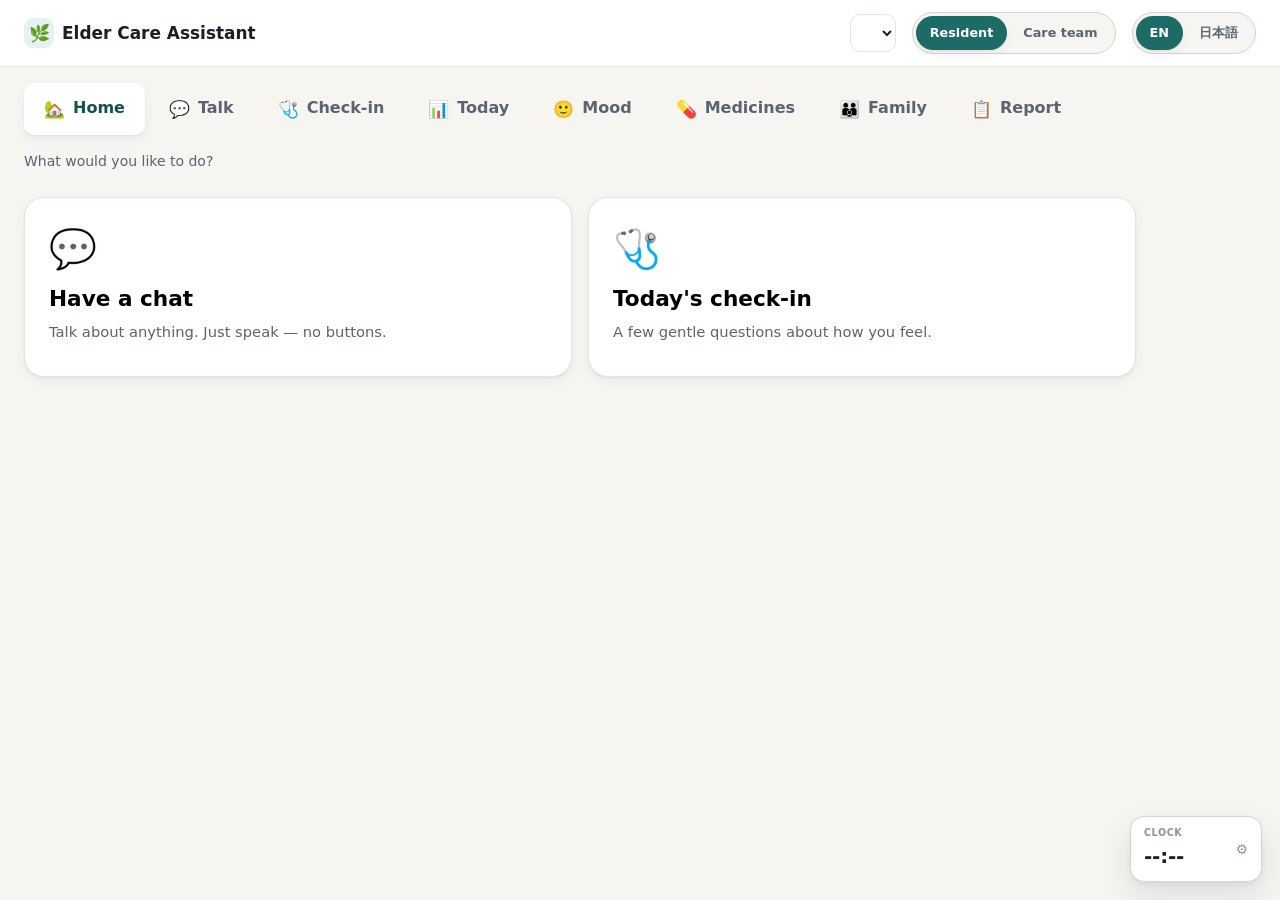
==== commit 2e98218b: "bug fixes and med not + demo timer" ====
--- a/eld_care_assist/static/index.html
+++ b/eld_care_assist/static/index.html
@@ -283,6 +283,41 @@
   .card{padding:var(--s4)}
   .msg{max-width:88%}
 }
+
+/* ---------------- demo clock ----------------
+   Bottom-right, deliberately unobtrusive until opened. It shifts the server's
+   idea of "now", so medicine reminders can be triggered on cue. */
+.democlock{
+  position:fixed; right:18px; bottom:18px; z-index:60;
+  background:var(--surface); border:1px solid var(--line-2);
+  border-radius:var(--r-md); box-shadow:var(--shadow-lg);
+  font-size:.85rem; overflow:hidden; min-width:132px;
+}
+.democlock.shifted{border-color:var(--warn); box-shadow:0 0 0 3px var(--warn-soft), var(--shadow-lg)}
+.democlock .face{
+  display:flex; align-items:center; gap:9px; padding:9px 13px; cursor:pointer;
+  user-select:none;
+}
+.democlock .t{font-size:1.25rem; font-weight:750; font-variant-numeric:tabular-nums;
+              letter-spacing:-.01em}
+.democlock .tag{font-size:.6rem; font-weight:700; letter-spacing:.06em;
+                text-transform:uppercase; color:var(--ink-3)}
+.democlock.shifted .tag{color:var(--warn)}
+.democlock .body{display:none; border-top:1px solid var(--line);
+                 padding:11px 13px; background:var(--surface-2)}
+.democlock.open .body{display:block}
+.democlock .rowb{display:flex; gap:5px; margin-bottom:7px}
+.democlock .rowb button{
+  flex:1; font:inherit; font-size:.76rem; font-weight:650; padding:7px 4px;
+  border:1px solid var(--line-2); background:var(--surface); color:var(--ink);
+  border-radius:8px; cursor:pointer;
+}
+.democlock .rowb button:hover{background:var(--brand-soft); border-color:var(--brand)}
+.democlock input[type=time]{
+  font:inherit; font-size:.85rem; padding:6px 8px; width:100%;
+  border:1px solid var(--line-2); border-radius:8px; background:var(--surface);
+}
+@media (max-width:640px){ .democlock{right:10px; bottom:10px} }
 </style>
 </head>
 <body data-mode="resident">
@@ -313,6 +348,8 @@
   <button data-tab="family" data-for="care"><span class="ic">👪</span><span data-i="tabFamily">Family</span></button>
   <button data-tab="report" data-for="care"><span class="ic">📋</span><span data-i="tabReport">Report</span></button>
 </nav>
+
+<div id="medReminder" style="padding:0 var(--s5); max-width:1160px"></div>
 
 <main>
 
@@ -510,6 +547,9 @@
   <section class="panel" id="meds">
     <div class="card-head"><h2 data-i="medsTitle">Medicines</h2></div>
     <div id="medsAlert"></div>
+    <div style="margin:var(--s3) 0">
+      <button class="btn ghost" id="medVoiceBtn" onclick="toggleMedReminders()">Voice reminders on</button>
+    </div>
     <div class="stats" style="margin:var(--s4) 0">
       <div class="stat"><div class="k" data-i="mScheduled">Scheduled</div><div class="v" id="mTotal">—</div></div>
       <div class="stat"><div class="k" data-i="mTaken">Taken</div><div class="v" id="mTaken">—</div></div>
@@ -594,5 +634,36 @@
 <script src="/static/voice.js"></script>
 <script src="/static/webrtc.js"></script>
 <script src="/static/app.js"></script>
+
+<div class="democlock" id="demoClock">
+  <div class="face" onclick="openClockEditor()">
+    <div>
+      <div class="tag" id="dcTag">Clock</div>
+      <div class="t" id="dcTime">--:--</div>
+    </div>
+    <span style="margin-left:auto; color:var(--ink-3)">⚙</span>
+  </div>
+  <div class="body">
+    <div class="rowb">
+      <button onclick="clockShift(-3600)">−1h</button>
+      <button onclick="clockShift(-300)">−5m</button>
+      <button onclick="clockShift(300)">+5m</button>
+      <button onclick="clockShift(3600)">+1h</button>
+    </div>
+    <div style="display:flex; gap:5px">
+      <input type="text" id="dcInput" inputmode="numeric" autocomplete="off"
+             placeholder="08:05"
+             onkeydown="if(event.key==='Enter'){clockSet(this.value); this.blur();}"
+             onblur="clockSet(this.value)">
+      <button onclick="clockSet(document.getElementById('dcInput').value)"
+              style="flex:0 0 auto; padding:7px 11px">Set</button>
+    </div>
+    <div class="tiny" id="dcHint" style="margin-top:5px">Type 8:05, 0805 or 8</div>
+    <div class="rowb" style="margin-top:7px; margin-bottom:0">
+      <button onclick="clockReset()" data-i="dcReal">Real time</button>
+    </div>
+  </div>
+</div>
+
 </body>
 </html>
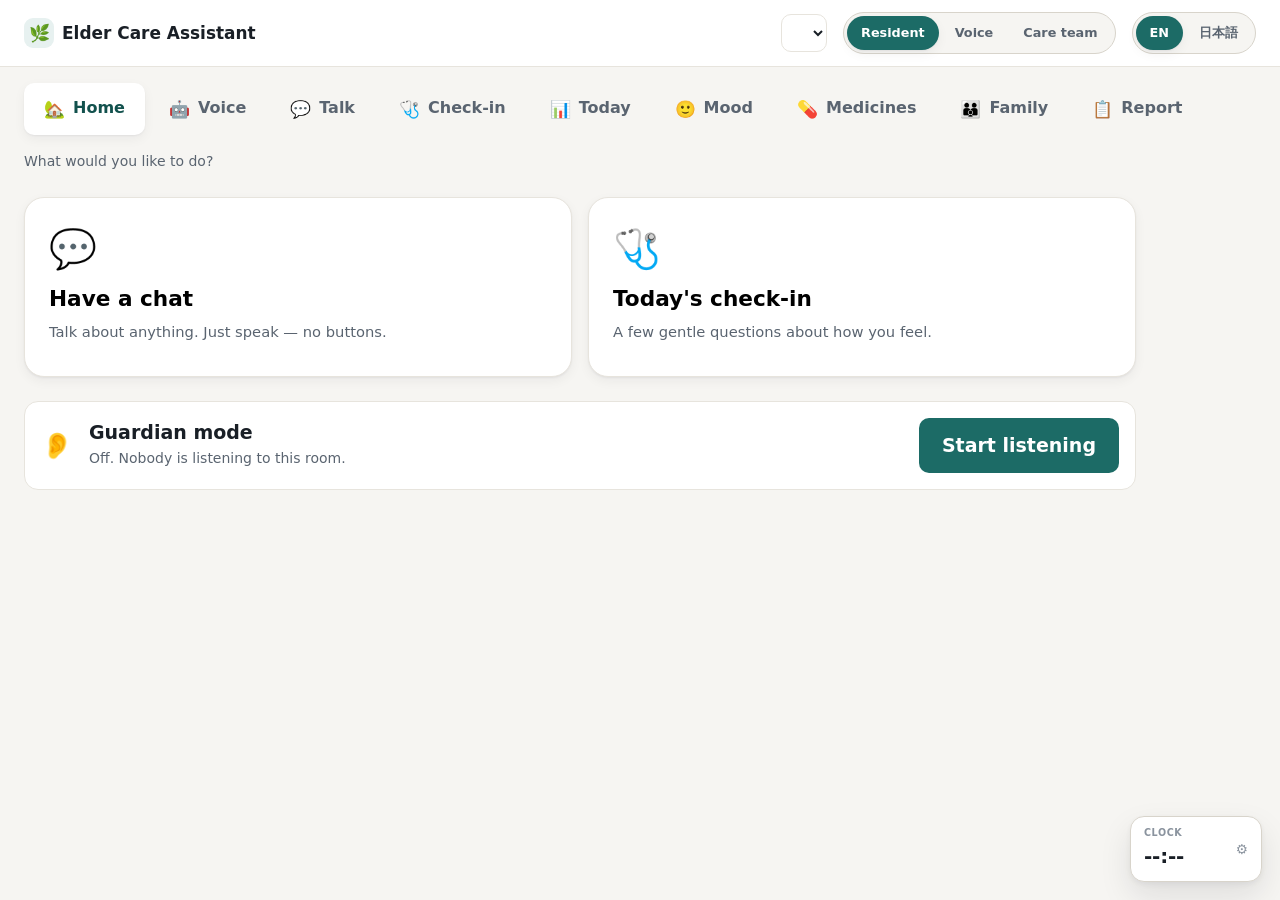
==== commit 105809a1: "added encryption, full voice mode, discord alerts and guardian mode" ====
--- a/eld_care_assist/static/index.html
+++ b/eld_care_assist/static/index.html
@@ -163,11 +163,12 @@
 .empty .big{font-size:2rem; display:block; margin-bottom:var(--s2); opacity:.55}
 
 /* ---------------- forms ---------------- */
-input[type=text],textarea,select.f{
+input[type=text],input[type=password],textarea,select.f{
   font:inherit; width:100%; padding:11px 13px; border:1px solid var(--line-2);
   border-radius:var(--r-sm); background:var(--surface); color:var(--ink);
 }
-input[type=text]:focus,textarea:focus{outline:2px solid var(--brand-soft);
+input[type=text]:focus,input[type=password]:focus,textarea:focus{
+  outline:2px solid var(--brand-soft);
   border-color:var(--brand); outline-offset:0}
 textarea{min-height:120px; resize:vertical}
 .field{display:flex; flex-direction:column; gap:5px}
@@ -265,6 +266,16 @@
 
 .spark{display:flex; align-items:flex-end; gap:3px; height:60px}
 .spark div{flex:1; border-radius:3px 3px 0 0; min-height:3px; opacity:.9}
+/* wellbeing trend */
+.trend{width:100%}
+.trend .cap{display:flex; justify-content:space-between; align-items:baseline;
+            margin-bottom:var(--s2)}
+.trend .now{font-size:1.9rem; font-weight:800; line-height:1; letter-spacing:-.02em}
+.trend .delta{font-size:.82rem; font-weight:700}
+.trend svg{width:100%; height:96px; display:block; overflow:visible}
+.trend .axis{font-size:9px; fill:var(--ink-3)}
+.trend .days{display:flex; justify-content:space-between;
+             font-size:.7rem; color:var(--ink-3); margin-top:5px}
 
 pre.report{white-space:pre-wrap; font:inherit; background:var(--surface-2);
            border:1px solid var(--line); border-radius:var(--r-md);
@@ -318,6 +329,90 @@
   border:1px solid var(--line-2); border-radius:8px; background:var(--surface);
 }
 @media (max-width:640px){ .democlock{right:10px; bottom:10px} }
+
+/* ---------------- care-team lock ----------------
+   The resident's screens are never locked; the clinical views are. */
+.lock{position:fixed; inset:0; z-index:80; background:rgba(24,28,34,.42);
+      display:none; align-items:center; justify-content:center; padding:var(--s4);
+      /* Health records must not be readable through the lock screen. */
+      backdrop-filter:blur(14px) saturate(.7);
+      -webkit-backdrop-filter:blur(14px) saturate(.7)}
+/* Belt and braces: browsers without backdrop-filter still blur the page. */
+body.locked main, body.locked nav, body.locked #medReminder,
+body.locked #urgentBanner{filter:blur(9px); pointer-events:none;
+                          user-select:none; transition:filter .18s}
+.lock.on{display:flex}
+.lock .box{background:var(--surface); border-radius:var(--r-lg);
+           padding:var(--s6) var(--s5) var(--s5); box-shadow:var(--shadow-lg);
+           width:100%; max-width:340px; text-align:center;
+           animation:lockin .18s ease-out}
+@keyframes lockin{from{opacity:0; transform:translateY(6px) scale(.98)}
+                  to{opacity:1; transform:none}}
+.lock .badge{width:54px; height:54px; border-radius:50%; margin:0 auto var(--s4);
+             background:var(--brand-soft); display:grid; place-items:center;
+             font-size:1.5rem}
+.lock h3{font-size:1.15rem; margin-bottom:4px}
+.lock .box .muted{font-size:.85rem; line-height:1.45}
+/* type=password is not covered by the global input rule, which is why this
+   field used to overflow its card. */
+.lock input[type=password]{
+  display:block; width:100%; box-sizing:border-box; margin:var(--s5) 0 0;
+  font:inherit; font-size:1.5rem; font-variant-numeric:tabular-nums;
+  text-align:center; letter-spacing:.6em; text-indent:.6em;
+  padding:12px 10px; border:1px solid var(--line-2); border-radius:var(--r-sm);
+  background:var(--surface-2); color:var(--ink); transition:.15s;
+}
+.lock input[type=password]:focus{outline:none; border-color:var(--brand);
+  background:var(--surface); box-shadow:0 0 0 3px var(--brand-soft)}
+.lock input[type=password].wrong{border-color:var(--bad);
+  box-shadow:0 0 0 3px var(--bad-soft); animation:shake .3s}
+@keyframes shake{0%,100%{transform:translateX(0)} 25%{transform:translateX(-5px)}
+                 75%{transform:translateX(5px)}}
+.lock .err{color:var(--bad); font-size:.82rem; font-weight:600;
+           min-height:1.25em; margin-top:var(--s2)}
+.lock .actions{display:grid; grid-template-columns:1fr 1fr; gap:var(--s2);
+               margin-top:var(--s3)}
+.lock .hint{margin-top:var(--s4); font-size:.72rem; color:var(--ink-3);
+            line-height:1.5}
+
+/* ---------------- guardian mode ----------------
+   A device that listens must look like it is listening. Never subtle. */
+.guardian{border:1px solid var(--line); border-radius:var(--r-md);
+          padding:var(--s4); background:var(--surface);
+          display:flex; gap:var(--s4); align-items:center; flex-wrap:wrap}
+.guardian.on{border-color:var(--brand); background:var(--brand-soft)}
+.guardian .grow{flex:1; min-width:200px}
+.guardian .ear{font-size:1.6rem; line-height:1}
+.guardian.on .ear{animation:earpulse 1.6s ease-in-out infinite}
+@keyframes earpulse{0%,100%{opacity:.45; transform:scale(1)}
+                    50%{opacity:1; transform:scale(1.14)}}
+.livedot{display:inline-block; width:9px; height:9px; border-radius:50%;
+         background:var(--bad); margin-right:7px; vertical-align:1px;
+         animation:blink 1.2s ease-in-out infinite}
+@keyframes blink{0%,100%{opacity:1} 50%{opacity:.25}}
+
+/* ---------------- voice mode ----------------
+   Screen-free operation: one enormous status the resident can read from
+   across the room, and nothing else to understand. */
+.voicestage{display:flex; flex-direction:column; align-items:center;
+            justify-content:center; text-align:center; padding:var(--s7) var(--s4);
+            border-radius:var(--r-lg); background:var(--surface);
+            border:1px solid var(--line); box-shadow:var(--shadow); min-height:56vh}
+.voicestage.awake{background:var(--brand-soft); border-color:var(--brand)}
+.voicestage.alarm{background:var(--bad-soft); border-color:var(--bad)}
+.voiceorb{width:150px; height:150px; border-radius:50%; display:grid;
+          place-items:center; font-size:4rem; background:var(--bg);
+          border:3px solid var(--line-2); margin-bottom:var(--s5)}
+.voicestage.awake .voiceorb{border-color:var(--brand); background:#fff;
+                            animation:orbpulse 1.5s ease-in-out infinite}
+.voicestage.alarm .voiceorb{border-color:var(--bad); background:#fff}
+@keyframes orbpulse{0%,100%{transform:scale(1); box-shadow:0 0 0 0 rgba(28,107,102,.35)}
+                    50%{transform:scale(1.05); box-shadow:0 0 0 18px rgba(28,107,102,0)}}
+.voicestate{font-size:1.7rem; font-weight:750; letter-spacing:-.02em}
+.voicehint{color:var(--ink-2); margin-top:var(--s2); font-size:1.05rem}
+.voiceheard{margin-top:var(--s5); font-size:1.05rem; max-width:640px}
+.voiceheard .you{color:var(--ink-2)}
+.voiceheard .said{font-weight:650; margin-top:var(--s2)}
 </style>
 </head>
 <body data-mode="resident">
@@ -328,6 +423,7 @@
   <select class="person" id="who"></select>
   <div class="seg" id="modeSeg">
     <button id="modeResident" class="on" onclick="setMode('resident')" data-i="modeResident">Resident</button>
+    <button id="modeVoice" onclick="setMode('voice')" data-i="modeVoice">Voice</button>
     <button id="modeCare" onclick="setMode('care')" data-i="modeCare">Care team</button>
   </div>
   <div class="seg">
@@ -339,6 +435,7 @@
 <nav id="nav">
   <!-- resident -->
   <button class="on" data-tab="residentHome" data-for="resident"><span class="ic">🏡</span><span data-i="tabHomeR">Home</span></button>
+  <button data-tab="voicehome" data-for="voice"><span class="ic">🤖</span><span data-i="tabVoice">Voice</span></button>
   <button data-tab="talk" data-for="both"><span class="ic">💬</span><span data-i="tabTalk">Talk</span></button>
   <button data-tab="checkin" data-for="both"><span class="ic">🩺</span><span data-i="tabCheckin">Check-in</span></button>
   <!-- care team -->
@@ -349,6 +446,7 @@
   <button data-tab="report" data-for="care"><span class="ic">📋</span><span data-i="tabReport">Report</span></button>
 </nav>
 
+<div id="urgentBanner" style="padding:0 var(--s5); max-width:1160px"></div>
 <div id="medReminder" style="padding:0 var(--s5); max-width:1160px"></div>
 
 <main>
@@ -372,6 +470,34 @@
     </div>
 
     <div id="residentNext" style="margin-top:var(--s5)"></div>
+
+      <div class="guardian" id="guardianBox" style="margin-top:var(--s5)">
+        <span class="ear" id="guardianEar">👂</span>
+        <div class="grow">
+          <b data-i="guardTitle">Guardian mode</b>
+          <div class="muted" id="guardStatus" data-i="guardOff">Off. Nobody is listening to this room.</div>
+          <div class="tiny" id="guardHeard" style="margin-top:4px"></div>
+        </div>
+        <button class="btn" id="guardBtn" onclick="toggleGuardian()" data-i="guardStart">Start listening</button>
+      </div>
+
+  </section>
+
+
+  <!-- ============ VOICE MODE ============ -->
+  <section class="panel" id="voicehome">
+    <div class="voicestage" id="voiceStage">
+      <div class="voiceorb" id="voiceOrb">🤖</div>
+      <div class="voicestate" id="voiceState" data-i="vmOff">Voice mode is off</div>
+      <div class="voicehint" id="voiceHint" data-i="vmOffHint">Press start, then just say “Hello Robo”.</div>
+      <div class="voiceheard" id="voiceHeard"></div>
+      <button class="btn lg" id="voiceBtn" onclick="toggleVoiceMode()"
+              style="margin-top:var(--s5); min-width:230px" data-i="vmStart">Start voice mode</button>
+      <div class="tiny" style="margin-top:var(--s4); max-width:520px" data-i="vmPrivacy">
+        While asleep it only listens for “Hello Robo” and for a call for help.
+        Nothing is recorded; what it hears is checked and discarded.
+      </div>
+    </div>
   </section>
 
   <!-- ============ CARE: TODAY ============ -->
@@ -599,6 +725,7 @@
         <div class="field"><span class="lbl" data-i="fcName">Name</span><input type="text" id="fcName" placeholder="Kenji Tanaka"></div>
         <div class="field"><span class="lbl" data-i="fcRel">Relationship</span><input type="text" id="fcRel" placeholder="grandson"></div>
         <div class="field"><span class="lbl" data-i="fcPhone">Phone</span><input type="text" id="fcPhone" placeholder="+81 90 1234 5678"></div>
+        <div class="field"><span class="lbl" data-i="fcEmail">Email (for alerts)</span><input type="text" id="fcEmail" placeholder="kenji@example.com"></div>
       </div>
       <div style="display:flex; gap:var(--s3); align-items:center; margin-top:var(--s3); flex-wrap:wrap">
         <label class="muted" style="display:flex; align-items:center; gap:7px">
@@ -606,6 +733,18 @@
         </label>
         <button class="btn" onclick="famAddContact()" data-i="fcAdd">Add contact</button>
         <span class="muted" id="fcStatus"></span>
+      </div>
+    </div>
+
+    <div class="card" style="margin-top:var(--s4)">
+      <div class="card-head">
+        <h3 data-i="alertsTitle">Urgent alerts</h3>
+        <span class="muted" id="alertChannels"></span>
+      </div>
+      <div id="alertList"></div>
+      <div style="margin-top:var(--s3)">
+        <button class="btn ghost" onclick="sendTestAlert()" data-i="btnTestAlert">Send a test alert</button>
+        <span class="muted" id="alertTestStatus" style="margin-left:var(--s2)"></span>
       </div>
     </div>
 
@@ -665,5 +804,24 @@
   </div>
 </div>
 
+
+<div class="lock" id="lockScreen">
+  <div class="box">
+    <div class="badge">🔒</div>
+    <h3 data-i="lockTitle">Care team view</h3>
+    <p class="muted" data-i="lockSub">Enter the PIN to see health records.</p>
+    <input type="password" id="pinInput" inputmode="numeric" autocomplete="off"
+           maxlength="8" placeholder="••••"
+           oninput="pinTyping()"
+           onkeydown="if(event.key==='Enter')submitPin()">
+    <div class="err" id="pinError"></div>
+    <div class="actions">
+      <button class="btn ghost" onclick="cancelPin()" data-i="lockCancel">Back</button>
+      <button class="btn" onclick="submitPin()" data-i="lockUnlock">Unlock</button>
+    </div>
+    <div class="hint" data-i="lockHint">The resident's own screens are never locked.</div>
+  </div>
+</div>
+
 </body>
 </html>
